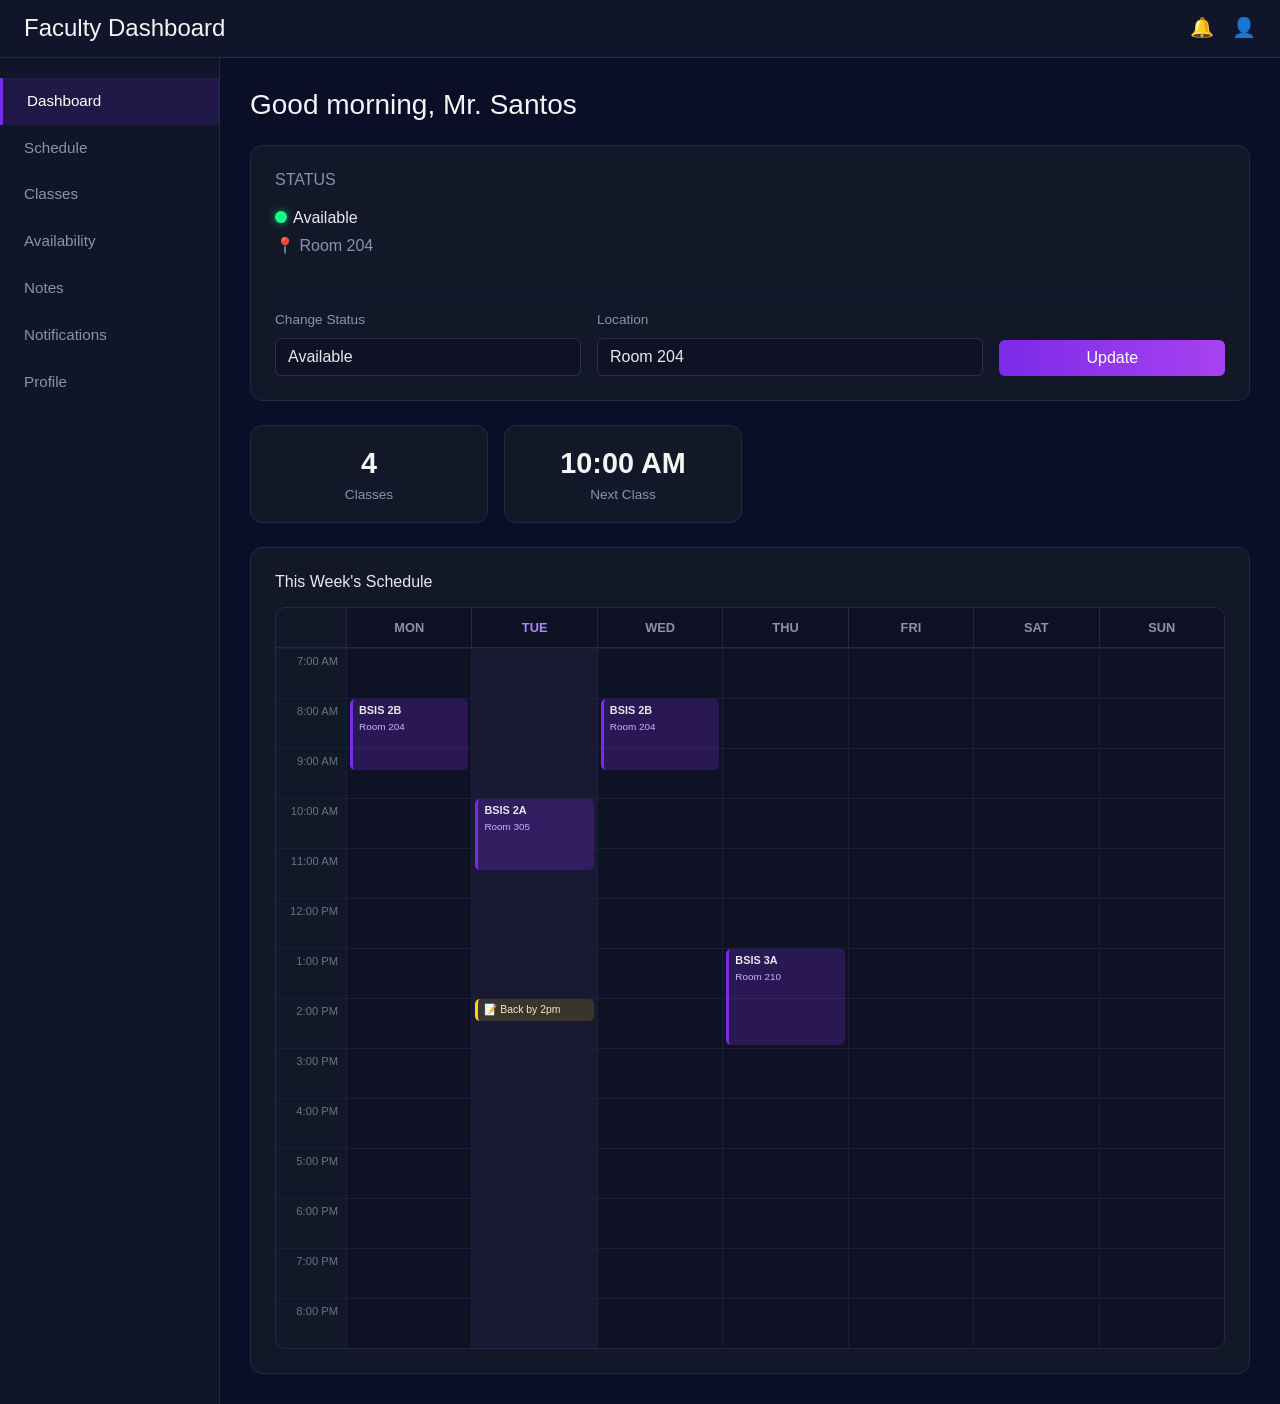
==== test.html @ 44a3a570 "test dashboard" ====
<!DOCTYPE html>
<html lang="en">
<head>
<meta charset="UTF-8">
<meta name="viewport" content="width=device-width, initial-scale=1.0">
<title>Faculty Dashboard</title>
<link rel="stylesheet" href="../assets/bootstrap/css/bootstrap.min.css">
<style>
    body {
        background: #0a0e27;
        color: #e8eaed;
        font-family: Arial, sans-serif;
        margin: 0;
    }

    /* Top bar */
    .topbar {
        background: #10152a;
        border-bottom: 1px solid #232a45;
        padding: 14px 24px;
        display: flex;
        justify-content: space-between;
        align-items: center;
    }
    .topbar h4 { margin: 0; color: #f4f4f5; }
    .topbar-icons { display: flex; gap: 18px; font-size: 1.2rem; color: #8b92ab; }

    /* Layout */
    .layout { display: flex; min-height: calc(100vh - 60px); }

    /* Sidebar */
    .sidebar {
        width: 220px;
        background: #10152a;
        border-right: 1px solid #232a45;
        padding: 20px 0;
        flex-shrink: 0;
    }
    .sidebar a {
        display: block;
        padding: 12px 24px;
        color: #8b92ab;
        text-decoration: none;
        font-size: 0.95rem;
    }
    .sidebar a.active {
        color: #fff;
        background: rgba(124, 42, 232, 0.15);
        border-left: 3px solid #7c2ae8;
    }
    .sidebar a:hover { color: #fff; background: rgba(124, 42, 232, 0.08); }

    /* Main content */
    .main { flex: 1; padding: 30px; min-width: 0; }
    .greeting { color: #f4f4f5; margin-bottom: 24px; }

    .card {
        background: #131829;
        border: 1px solid #232a45;
        border-radius: 12px;
        color: #e8eaed;
    }

    .status-icon-dot {
        width: 12px;
        height: 12px;
        border-radius: 50%;
        display: inline-block;
        background: #16ff8b;
        box-shadow: 0 0 8px rgba(22, 255, 139, 0.6);
        margin-right: 6px;
    }

    .stat-number { font-size: 1.8rem; font-weight: 700; color: #f4f4f5; }
    .stat-label { color: #8b92ab; font-size: 0.85rem; }

    /* Form controls on dark theme */
    .form-select, .form-control {
        background: #0e1224;
        border: 1px solid #2a3150;
        color: #e8eaed;
    }
    .form-select:focus, .form-control:focus {
        background: #0e1224;
        color: #fff;
        border-color: #7c2ae8;
        box-shadow: 0 0 0 0.2rem rgba(124, 42, 232, 0.25);
    }
    .form-label { color: #8b92ab; font-size: 0.85rem; }

    .btn-primary {
        background: linear-gradient(90deg, #7c2ae8, #a742f0);
        border: none;
    }
    .btn-primary:hover {
        background: linear-gradient(90deg, #6a1fd0, #9333e0);
    }

    /* ===== TIME-GRID CALENDAR ===== */
    .schedule-scroll {
        overflow-x: auto;
    }
    .time-grid {
        display: grid;
        grid-template-columns: 70px repeat(7, minmax(110px, 1fr));
        min-width: 850px;
        border: 1px solid #232a45;
        border-radius: 10px;
        overflow: hidden;
    }

    .grid-header {
        background: #0e1224;
        padding: 10px 6px;
        text-align: center;
        font-size: 0.8rem;
        font-weight: 600;
        color: #8b92ab;
        text-transform: uppercase;
        border-bottom: 1px solid #232a45;
        border-left: 1px solid #232a45;
    }
    .grid-header.corner { border-left: none; background: transparent; }
    .grid-header.today-col { color: #a78bfa; }

    .time-label {
        padding: 4px 8px;
        font-size: 0.7rem;
        color: #6b7280;
        text-align: right;
        border-top: 1px solid #1a2038;
        display: flex;
        align-items: flex-start;
        justify-content: flex-end;
        height: 50px;
        box-sizing: border-box;
    }

    .grid-cell {
        border-top: 1px solid #1a2038;
        border-left: 1px solid #1a2038;
        height: 50px;
        position: relative;
        background: #0e1224;
    }
    .grid-cell.today-col { background: rgba(124, 42, 232, 0.05); }

    .class-block {
        position: absolute;
        left: 3px;
        right: 3px;
        background: rgba(124, 42, 232, 0.25);
        border-left: 3px solid #7c2ae8;
        border-radius: 5px;
        padding: 3px 6px;
        font-size: 0.68rem;
        color: #e8eaed;
        overflow: hidden;
        z-index: 2;
    }
    .class-block .section { font-weight: 600; display: block; }
    .class-block .room { color: #c4b5fd; font-size: 0.62rem; }

    .note-block {
        position: absolute;
        left: 3px;
        right: 3px;
        background: rgba(255, 214, 10, 0.15);
        border-left: 3px solid #ffd60a;
        border-radius: 5px;
        padding: 3px 6px;
        font-size: 0.65rem;
        color: #f4e9c1;
        z-index: 2;
    }

    .add-note-cell {
        cursor: pointer;
    }
    .add-note-cell:hover {
        background: rgba(124, 42, 232, 0.1);
    }
    .add-note-cell:hover::after {
        content: "+ note";
        position: absolute;
        top: 4px;
        left: 4px;
        font-size: 0.6rem;
        color: #8b92ab;
    }

    /* Modal dark theme */
    .modal-content {
        background: #131829;
        color: #e8eaed;
        border: 1px solid #232a45;
    }
    .modal-header, .modal-footer { border-color: #232a45; }
    .btn-close { filter: invert(1); }
</style>
</head>
<body>

<!-- Top bar -->
<div class="topbar">
    <h4>Faculty Dashboard</h4>
    <div class="topbar-icons">
        <span>🔔</span>
        <span>👤</span>
    </div>
</div>

<div class="layout">

    <!-- Sidebar -->
    <div class="sidebar">
        <a href="#" class="active">Dashboard</a>
        <a href="#">Schedule</a>
        <a href="#">Classes</a>
        <a href="#">Availability</a>
        <a href="#">Notes</a>
        <a href="#">Notifications</a>
        <a href="#">Profile</a>
    </div>

    <!-- Main content -->
    <div class="main">

        <h3 class="greeting">Good morning, Mr. Santos</h3>

        <!-- Status card -->
        <div class="card p-4 mb-4">
            <h6 class="mb-3" style="color:#8b92ab;">STATUS</h6>

            <p class="mb-1"><span class="status-icon-dot"></span>Available</p>
            <p class="mb-3" style="color:#8b92ab;">📍 Room 204</p>

            <hr style="border-color:#232a45;">

            <form method="POST">
                <div class="row g-3 align-items-end">
                    <div class="col-md-4">
                        <label class="form-label">Change Status</label>
                        <select name="status" class="form-select">
                            <option value="available" selected>Available</option>
                            <option value="in_class">In Class</option>
                            <option value="busy">Busy</option>
                            <option value="in_meeting">In Meeting</option>
                            <option value="consultation_hours">Consultation Hours</option>
                            <option value="out_of_campus">Out of Campus</option>
                        </select>
                    </div>
                    <div class="col-md-5">
                        <label class="form-label">Location</label>
                        <input type="text" name="location" class="form-control" value="Room 204" placeholder="e.g. Room 204">
                    </div>
                    <div class="col-md-3">
                        <button type="submit" name="update_status" value="1" class="btn btn-primary w-100">
                            Update
                        </button>
                    </div>
                </div>
            </form>
        </div>

        <!-- Stat cards -->
        <div class="row g-3 mb-4">
            <div class="col-6 col-md-3">
                <div class="card p-3 text-center">
                    <div class="stat-number">4</div>
                    <div class="stat-label">Classes</div>
                </div>
            </div>
            <div class="col-6 col-md-3">
                <div class="card p-3 text-center">
                    <div class="stat-number">10:00 AM</div>
                    <div class="stat-label">Next Class</div>
                </div>
            </div>
        </div>

        <!-- Time-grid weekly schedule -->
        <div class="card p-4">
            <h6 class="mb-3">This Week's Schedule</h6>

            <div class="schedule-scroll">
                <div class="time-grid" id="scheduleGrid">
                    <!-- Header row -->
                    <div class="grid-header corner"></div>
                    <div class="grid-header">Mon</div>
                    <div class="grid-header today-col">Tue</div>
                    <div class="grid-header">Wed</div>
                    <div class="grid-header">Thu</div>
                    <div class="grid-header">Fri</div>
                    <div class="grid-header">Sat</div>
                    <div class="grid-header">Sun</div>

                    <!-- Rows generated by JS below (7 AM - 9 PM) -->
                </div>
            </div>
        </div>

    </div>
</div>

<!-- Leave Note Modal -->
<div class="modal fade" id="noteModal" tabindex="-1" aria-hidden="true">
    <div class="modal-dialog">
        <div class="modal-content">
            <div class="modal-header">
                <h5 class="modal-title">Leave a Note</h5>
                <button type="button" class="btn-close" data-bs-dismiss="modal" aria-label="Close"></button>
            </div>
            <form method="POST">
                <div class="modal-body">
                    <input type="hidden" name="note_day" id="noteDayInput">
                    <input type="hidden" name="note_time" id="noteTimeInput">
                    <label class="form-label">Note for <span id="noteDayText">this day</span> at <span id="noteTimeText">this time</span></label>
                    <textarea name="note_text" class="form-control mt-2" rows="3" placeholder="e.g. Out for a seminar, back by 3pm"></textarea>
                </div>
                <div class="modal-footer">
                    <button type="button" class="btn btn-outline-light btn-sm" data-bs-dismiss="modal">Cancel</button>
                    <button type="submit" name="save_note" value="1" class="btn btn-primary btn-sm">Save Note</button>
                </div>
            </form>
        </div>
    </div>
</div>

<script src="../assets/bootstrap/js/bootstrap.bundle.min.js"></script>
<script>
    // Sample class data — day index (0=Mon..6=Sun), start hour (24h), duration in hours
    const sampleClasses = [
        { day: 0, hour: 8,  duration: 1.5, section: 'BSIS 2B', room: 'Room 204' },
        { day: 1, hour: 10, duration: 1.5, section: 'BSIS 2A', room: 'Room 305' },
        { day: 2, hour: 8,  duration: 1.5, section: 'BSIS 2B', room: 'Room 204' },
        { day: 3, hour: 13, duration: 2,   section: 'BSIS 3A', room: 'Room 210' },
    ];
    const sampleNotes = [
        { day: 1, hour: 14, text: 'Back by 2pm' }
    ];

    const startHour = 7;   // 7 AM
    const endHour = 21;    // 9 PM
    const grid = document.getElementById('scheduleGrid');

    for (let h = startHour; h < endHour; h++) {
        // Time label column
        const label = document.createElement('div');
        label.className = 'time-label';
        const displayHour = h % 12 === 0 ? 12 : h % 12;
        const ampm = h < 12 ? 'AM' : 'PM';
        label.textContent = `${displayHour}:00 ${ampm}`;
        grid.appendChild(label);

        // 7 day cells for this hour row
        for (let d = 0; d < 7; d++) {
            const cell = document.createElement('div');
            cell.className = 'grid-cell add-note-cell' + (d === 1 ? ' today-col' : '');
            cell.dataset.day = d;
            cell.dataset.hour = h;

            const cls = sampleClasses.find(c => c.day === d && c.hour === h);
            if (cls) {
                const block = document.createElement('div');
                block.className = 'class-block';
                block.style.height = (cls.duration * 50 - 4) + 'px';
                block.innerHTML = `<span class="section">${cls.section}</span><span class="room">${cls.room}</span>`;
                cell.appendChild(block);
            }

            const note = sampleNotes.find(n => n.day === d && n.hour === h);
            if (note) {
                const block = document.createElement('div');
                block.className = 'note-block';
                block.textContent = '📝 ' + note.text;
                cell.appendChild(block);
            }

            cell.addEventListener('click', () => {
                const dayNames = ['Monday','Tuesday','Wednesday','Thursday','Friday','Saturday','Sunday'];
                const dh = h % 12 === 0 ? 12 : h % 12;
                const ap = h < 12 ? 'AM' : 'PM';
                document.getElementById('noteDayInput').value = dayNames[d];
                document.getElementById('noteTimeInput').value = `${dh}:00 ${ap}`;
                document.getElementById('noteDayText').textContent = dayNames[d];
                document.getElementById('noteTimeText').textContent = `${dh}:00 ${ap}`;
                new bootstrap.Modal(document.getElementById('noteModal')).show();
            });

            grid.appendChild(cell);
        }
    }
</script>

</body>
</html>
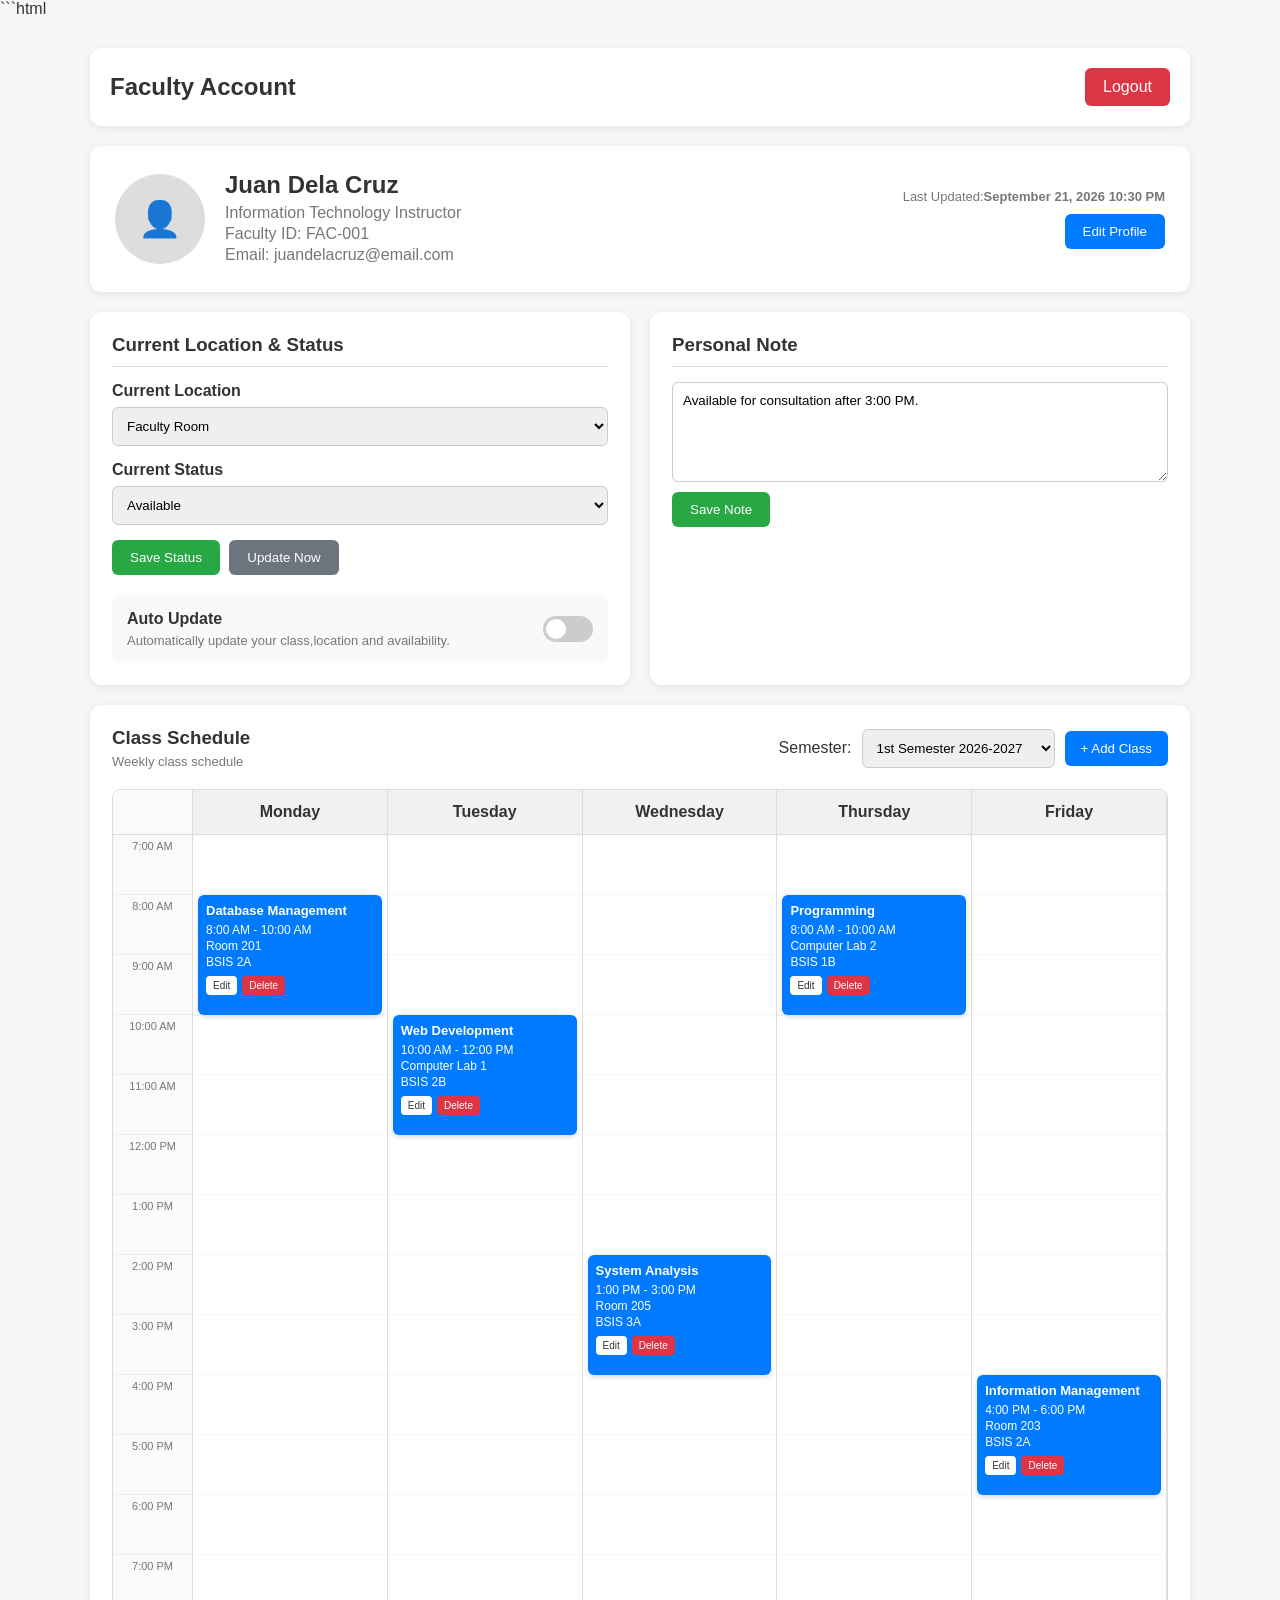
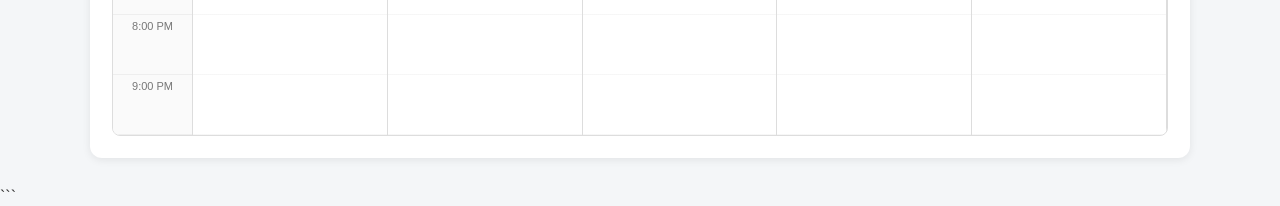
==== commit 5745b07e: "enhanced test" ====
--- a/test.html
+++ b/test.html
@@ -1,397 +1,522 @@
+```html
 <!DOCTYPE html>
 <html lang="en">
 <head>
-<meta charset="UTF-8">
-<meta name="viewport" content="width=device-width, initial-scale=1.0">
-<title>Faculty Dashboard</title>
-<link rel="stylesheet" href="../assets/bootstrap/css/bootstrap.min.css">
-<style>
-    body {
-        background: #0a0e27;
-        color: #e8eaed;
-        font-family: Arial, sans-serif;
-        margin: 0;
-    }
-
-    /* Top bar */
-    .topbar {
-        background: #10152a;
-        border-bottom: 1px solid #232a45;
-        padding: 14px 24px;
-        display: flex;
-        justify-content: space-between;
-        align-items: center;
-    }
-    .topbar h4 { margin: 0; color: #f4f4f5; }
-    .topbar-icons { display: flex; gap: 18px; font-size: 1.2rem; color: #8b92ab; }
-
-    /* Layout */
-    .layout { display: flex; min-height: calc(100vh - 60px); }
-
-    /* Sidebar */
-    .sidebar {
-        width: 220px;
-        background: #10152a;
-        border-right: 1px solid #232a45;
-        padding: 20px 0;
-        flex-shrink: 0;
-    }
-    .sidebar a {
-        display: block;
-        padding: 12px 24px;
-        color: #8b92ab;
-        text-decoration: none;
-        font-size: 0.95rem;
-    }
-    .sidebar a.active {
-        color: #fff;
-        background: rgba(124, 42, 232, 0.15);
-        border-left: 3px solid #7c2ae8;
-    }
-    .sidebar a:hover { color: #fff; background: rgba(124, 42, 232, 0.08); }
-
-    /* Main content */
-    .main { flex: 1; padding: 30px; min-width: 0; }
-    .greeting { color: #f4f4f5; margin-bottom: 24px; }
-
-    .card {
-        background: #131829;
-        border: 1px solid #232a45;
-        border-radius: 12px;
-        color: #e8eaed;
-    }
-
-    .status-icon-dot {
-        width: 12px;
-        height: 12px;
-        border-radius: 50%;
-        display: inline-block;
-        background: #16ff8b;
-        box-shadow: 0 0 8px rgba(22, 255, 139, 0.6);
-        margin-right: 6px;
-    }
-
-    .stat-number { font-size: 1.8rem; font-weight: 700; color: #f4f4f5; }
-    .stat-label { color: #8b92ab; font-size: 0.85rem; }
-
-    /* Form controls on dark theme */
-    .form-select, .form-control {
-        background: #0e1224;
-        border: 1px solid #2a3150;
-        color: #e8eaed;
-    }
-    .form-select:focus, .form-control:focus {
-        background: #0e1224;
-        color: #fff;
-        border-color: #7c2ae8;
-        box-shadow: 0 0 0 0.2rem rgba(124, 42, 232, 0.25);
-    }
-    .form-label { color: #8b92ab; font-size: 0.85rem; }
-
-    .btn-primary {
-        background: linear-gradient(90deg, #7c2ae8, #a742f0);
-        border: none;
-    }
-    .btn-primary:hover {
-        background: linear-gradient(90deg, #6a1fd0, #9333e0);
-    }
-
-    /* ===== TIME-GRID CALENDAR ===== */
-    .schedule-scroll {
-        overflow-x: auto;
-    }
-    .time-grid {
-        display: grid;
-        grid-template-columns: 70px repeat(7, minmax(110px, 1fr));
-        min-width: 850px;
-        border: 1px solid #232a45;
-        border-radius: 10px;
-        overflow: hidden;
-    }
-
-    .grid-header {
-        background: #0e1224;
-        padding: 10px 6px;
-        text-align: center;
-        font-size: 0.8rem;
-        font-weight: 600;
-        color: #8b92ab;
-        text-transform: uppercase;
-        border-bottom: 1px solid #232a45;
-        border-left: 1px solid #232a45;
-    }
-    .grid-header.corner { border-left: none; background: transparent; }
-    .grid-header.today-col { color: #a78bfa; }
-
-    .time-label {
-        padding: 4px 8px;
-        font-size: 0.7rem;
-        color: #6b7280;
-        text-align: right;
-        border-top: 1px solid #1a2038;
-        display: flex;
-        align-items: flex-start;
-        justify-content: flex-end;
-        height: 50px;
-        box-sizing: border-box;
-    }
-
-    .grid-cell {
-        border-top: 1px solid #1a2038;
-        border-left: 1px solid #1a2038;
-        height: 50px;
-        position: relative;
-        background: #0e1224;
-    }
-    .grid-cell.today-col { background: rgba(124, 42, 232, 0.05); }
-
-    .class-block {
-        position: absolute;
-        left: 3px;
-        right: 3px;
-        background: rgba(124, 42, 232, 0.25);
-        border-left: 3px solid #7c2ae8;
-        border-radius: 5px;
-        padding: 3px 6px;
-        font-size: 0.68rem;
-        color: #e8eaed;
-        overflow: hidden;
-        z-index: 2;
-    }
-    .class-block .section { font-weight: 600; display: block; }
-    .class-block .room { color: #c4b5fd; font-size: 0.62rem; }
-
-    .note-block {
-        position: absolute;
-        left: 3px;
-        right: 3px;
-        background: rgba(255, 214, 10, 0.15);
-        border-left: 3px solid #ffd60a;
-        border-radius: 5px;
-        padding: 3px 6px;
-        font-size: 0.65rem;
-        color: #f4e9c1;
-        z-index: 2;
-    }
-
-    .add-note-cell {
-        cursor: pointer;
-    }
-    .add-note-cell:hover {
-        background: rgba(124, 42, 232, 0.1);
-    }
-    .add-note-cell:hover::after {
-        content: "+ note";
-        position: absolute;
-        top: 4px;
-        left: 4px;
-        font-size: 0.6rem;
-        color: #8b92ab;
-    }
-
-    /* Modal dark theme */
-    .modal-content {
-        background: #131829;
-        color: #e8eaed;
-        border: 1px solid #232a45;
-    }
-    .modal-header, .modal-footer { border-color: #232a45; }
-    .btn-close { filter: invert(1); }
-</style>
+    <meta charset="UTF-8">
+    <meta name="viewport" content="width=device-width, initial-scale=1.0">
+
+    <title>Faculty Account</title>
+
+    <style>
+
+        * {
+            box-sizing: border-box;
+            margin: 0;
+            padding: 0;
+            font-family: Arial, sans-serif;
+        }
+
+        body {
+            background: #f4f6f8;
+            color: #333;
+        }
+
+        .container {
+            width: 90%;
+            max-width: 1100px;
+            margin: 30px auto;
+        }
+
+        /* ================= HEADER ================= */
+
+        .header {
+            background: white;
+            padding: 20px;
+            border-radius: 12px;
+            margin-bottom: 20px;
+
+            display: flex;
+            justify-content: space-between;
+            align-items: center;
+
+            box-shadow: 0 2px 8px rgba(0,0,0,0.08);
+        }
+
+        .header h1 {
+            font-size: 24px;
+        }
+
+        .logout {
+            background: #dc3545;
+            color: white;
+            padding: 10px 18px;
+            border-radius: 6px;
+            text-decoration: none;
+        }
+
+
+        /* ================= PROFILE ================= */
+
+        .profile {
+            background: white;
+            padding: 25px;
+            border-radius: 12px;
+            margin-bottom: 20px;
+
+            box-shadow: 0 2px 8px rgba(0,0,0,0.08);
+        }
+
+        .profile-top {
+            display: flex;
+            align-items: center;
+            gap: 20px;
+        }
+
+        .profile-picture {
+            width: 90px;
+            height: 90px;
+
+            background: #ddd;
+            border-radius: 50%;
+
+            display: flex;
+            justify-content: center;
+            align-items: center;
+
+            font-size: 35px;
+        }
+
+        .profile-info {
+            flex: 1;
+        }
+
+        .profile-info h2 {
+            margin-bottom: 5px;
+        }
+
+        .profile-info p {
+            color: #777;
+            margin-bottom: 3px;
+        }
+
+        .profile-actions {
+            text-align: right;
+        }
+
+        .last-updated {
+            font-size: 13px;
+            color: #777;
+            margin-bottom: 10px;
+        }
+
+        .edit-btn {
+            background: #007bff;
+            color: white;
+
+            border: none;
+            padding: 10px 18px;
+
+            border-radius: 6px;
+            cursor: pointer;
+        }
+
+
+        /* ================= GRID ================= */
+
+        .grid {
+            display: grid;
+            grid-template-columns: 1fr 1fr;
+            gap: 20px;
+        }
+
+        .card {
+            background: white;
+            padding: 22px;
+            border-radius: 12px;
+
+            box-shadow: 0 2px 8px rgba(0,0,0,0.08);
+        }
+
+        .card h3 {
+            margin-bottom: 15px;
+
+            border-bottom: 1px solid #ddd;
+            padding-bottom: 10px;
+        }
+
+
+        /* ================= LOCATION / STATUS ================= */
+
+        .setting {
+            margin-bottom: 15px;
+        }
+
+        .setting label {
+            display: block;
+            font-weight: bold;
+            margin-bottom: 7px;
+        }
+
+        select,
+        input,
+        textarea {
+            width: 100%;
+
+            padding: 10px;
+
+            border: 1px solid #ccc;
+            border-radius: 6px;
+        }
+
+        textarea {
+            resize: vertical;
+            min-height: 100px;
+        }
+
+        .save-btn {
+            background: #28a745;
+            color: white;
+
+            border: none;
+
+            padding: 10px 18px;
+
+            border-radius: 6px;
+            cursor: pointer;
+        }
+
+        .update-btn {
+            background: #6c757d;
+            color: white;
+
+            border: none;
+
+            padding: 10px 18px;
+
+            border-radius: 6px;
+
+            cursor: pointer;
+            margin-left: 5px;
+        }
+
+
+        /* ================= AUTO UPDATE ================= */
+
+        .auto-update {
+            margin-top: 20px;
+
+            padding: 15px;
+
+            background: #f8f9fa;
+
+            border-radius: 8px;
+
+            display: flex;
+            justify-content: space-between;
+            align-items: center;
+        }
+
+        .auto-update-text h4 {
+            margin-bottom: 5px;
+        }
+
+        .auto-update-text p {
+            font-size: 13px;
+            color: #777;
+        }
+
+
+        /* TOGGLE SWITCH */
+
+        .switch {
+            position: relative;
+
+            display: inline-block;
+
+            width: 50px;
+            height: 26px;
+        }
+
+        .switch input {
+            opacity: 0;
+            width: 0;
+            height: 0;
+        }
+
+        .slider {
+            position: absolute;
+
+            cursor: pointer;
+
+            top: 0;
+            left: 0;
+            right: 0;
+            bottom: 0;
+
+            background-color: #ccc;
+
+            transition: .3s;
+
+            border-radius: 30px;
+        }
+
+        .slider:before {
+            position: absolute;
+
+            content: "";
+
+            height: 20px;
+            width: 20px;
+
+            left: 3px;
+            bottom: 3px;
+
+            background-color: white;
+
+            transition: .3s;
+
+            border-radius: 50%;
+        }
+
+        input:checked + .slider {
+            background-color: #28a745;
+        }
+
+        input:checked + .slider:before {
+            transform: translateX(24px);
+        }
+
+
+        /* ================= PERSONAL NOTE ================= */
+
+        .note-buttons {
+            margin-top: 10px;
+        }
+
+
+        /* ================= CLASS SCHEDULE ================= */
+
+        .schedule-container {
+            grid-column: 1 / -1;
+        }
+
+        .schedule-header {
+            display: flex;
+
+            justify-content: space-between;
+            align-items: center;
+
+            margin-bottom: 15px;
+        }
+
+        .schedule-header h3 {
+            border: none;
+            margin: 0;
+            padding: 0;
+        }
+
+        .semester-control {
+            display: flex;
+
+            gap: 10px;
+
+            align-items: center;
+        }
+
+        .semester-control select {
+            width: auto;
+        }
+
+
+        /* ADD CLASS BUTTON */
+
+        .add-class-btn {
+            background: #007bff;
+
+            color: white;
+
+            border: none;
+
+            padding: 10px 16px;
+
+            border-radius: 6px;
+
+            cursor: pointer;
+        }
+
+
+        /* TABLE */
+
+        .schedule {
+            width: 100%;
+
+            border-collapse: collapse;
+        }
+
+        .schedule th,
+        .schedule td {
+            border: 1px solid #ddd;
+
+            padding: 10px;
+
+            text-align: center;
+        }
+
+        .schedule th {
+            background: #f1f1f1;
+        }
+
+
+        /* CLASS ACTION BUTTONS */
+
+        .class-edit {
+            background: #ffc107;
+
+            border: none;
+
+            padding: 7px 10px;
+
+            border-radius: 5px;
+
+            cursor: pointer;
+        }
+
+        .class-delete {
+            background: #dc3545;
+
+            color: white;
+
+            border: none;
+
+            padding: 7px 10px;
+
+            border-radius: 5px;
+
+            cursor: pointer;
+        }
+
+
+        /* ================= RESPONSIVE ================= */
+
+        @media (max-width: 700px) {
+
+            .grid {
+                grid-template-columns: 1fr;
+            }
+
+            .header {
+                flex-direction: column;
+
+                gap: 15px;
+
+                align-items: flex-start;
+            }
+
+            .profile-top {
+                flex-direction: column;
+
+                align-items: flex-start;
+            }
+
+            .profile-actions {
+                text-align: left;
+            }
+
+            .schedule-header {
+                flex-direction: column;
+
+                gap: 15px;
+
+                align-items: flex-start;
+            }
+
+            .schedule {
+                font-size: 12px;
+            }
+
+        }
+        .schedule-container { grid-column: 1 / -1; } .schedule-header { display: flex; justify-content: space-between; align-items: center; margin-bottom: 20px; } .schedule-header h3 { margin: 0; border: none; padding: 0; } .schedule-description { color: #777; font-size: 13px; margin-top: 5px; } .semester-control { display: flex; align-items: center; gap: 10px; } .semester-control select { width: auto; } .add-class-btn { background: #007bff; color: white; border: none; padding: 10px 16px; border-radius: 6px; cursor: pointer; } /* CALENDAR WRAPPER */ .calendar-wrapper { width: 100%; overflow-x: auto; border: 1px solid #ddd; border-radius: 8px; } /* CALENDAR */ .calendar { display: grid; grid-template-columns: 80px repeat(5, minmax(150px, 1fr)); min-width: 900px; } /* TIME COLUMN */ .time-column { background: #fafafa; border-right: 1px solid #ddd; } .calendar-header-space { height: 45px; border-bottom: 1px solid #ddd; } .time { height: 60px; display: flex; align-items: flex-start; justify-content: center; padding-top: 5px; font-size: 11px; color: #777; border-bottom: 1px solid #eee; } /* DAY COLUMN */ .day-column { border-right: 1px solid #ddd; } .day-header { height: 45px; display: flex; align-items: center; justify-content: center; font-weight: bold; background: #f1f1f1; border-bottom: 1px solid #ddd; } /* CALENDAR BODY */ .calendar-body { position: relative; height: 900px; background: repeating-linear-gradient( to bottom, transparent 0px, transparent 59px, #eee 60px ); } /* CLASS BLOCK */ .class-block { position: absolute; left: 5px; right: 5px; background: #007bff; color: white; border-radius: 6px; padding: 8px; overflow: hidden; font-size: 12px; box-shadow: 0 2px 5px rgba(0,0,0,0.15); } .class-block strong { display: block; font-size: 13px; margin-bottom: 5px; } .class-block span { display: block; margin-bottom: 2px; } /* CLASS BUTTONS */ .class-actions { display: flex; gap: 5px; margin-top: 7px; } .edit-class { background: white; color: #333; border: none; padding: 4px 7px; border-radius: 4px; cursor: pointer; font-size: 10px; } .delete-class { background: #dc3545; color: white; border: none; padding: 4px 7px; border-radius: 4px; cursor: pointer; font-size: 10px; } /* MOBILE */ @media (max-width: 700px) { .schedule-header { flex-direction: column; align-items: flex-start; gap: 15px; } .semester-control { flex-wrap: wrap; } }
+
+    </style>
 </head>
 <body>
-
-<!-- Top bar -->
-<div class="topbar">
-    <h4>Faculty Dashboard</h4>
-    <div class="topbar-icons">
-        <span>🔔</span>
-        <span>👤</span>
+<div class="container">
+    <div class="header">
+        <h1>Faculty Account</h1>
+        <a href="#" class="logout">  Logout</a>
     </div>
-</div>
-
-<div class="layout">
-
-    <!-- Sidebar -->
-    <div class="sidebar">
-        <a href="#" class="active">Dashboard</a>
-        <a href="#">Schedule</a>
-        <a href="#">Classes</a>
-        <a href="#">Availability</a>
-        <a href="#">Notes</a>
-        <a href="#">Notifications</a>
-        <a href="#">Profile</a>
-    </div>
-
-    <!-- Main content -->
-    <div class="main">
-
-        <h3 class="greeting">Good morning, Mr. Santos</h3>
-
-        <!-- Status card -->
-        <div class="card p-4 mb-4">
-            <h6 class="mb-3" style="color:#8b92ab;">STATUS</h6>
-
-            <p class="mb-1"><span class="status-icon-dot"></span>Available</p>
-            <p class="mb-3" style="color:#8b92ab;">📍 Room 204</p>
-
-            <hr style="border-color:#232a45;">
-
-            <form method="POST">
-                <div class="row g-3 align-items-end">
-                    <div class="col-md-4">
-                        <label class="form-label">Change Status</label>
-                        <select name="status" class="form-select">
-                            <option value="available" selected>Available</option>
-                            <option value="in_class">In Class</option>
-                            <option value="busy">Busy</option>
-                            <option value="in_meeting">In Meeting</option>
-                            <option value="consultation_hours">Consultation Hours</option>
-                            <option value="out_of_campus">Out of Campus</option>
-                        </select>
-                    </div>
-                    <div class="col-md-5">
-                        <label class="form-label">Location</label>
-                        <input type="text" name="location" class="form-control" value="Room 204" placeholder="e.g. Room 204">
-                    </div>
-                    <div class="col-md-3">
-                        <button type="submit" name="update_status" value="1" class="btn btn-primary w-100">
-                            Update
-                        </button>
-                    </div>
+    <div class="profile">
+        <div class="profile-top">
+            <div class="profile-picture"> 👤 </div>
+            <div class="profile-info">
+                <h2>Juan Dela Cruz</h2>
+                <p> Information Technology Instructor</p>
+                <p>Faculty ID: FAC-001</p>
+                <p>Email: juandelacruz@email.com  </p>
+            </div>
+            <div class="profile-actions">
+                <div class="last-updated">
+                    Last Updated:<strong>September 21, 2026 10:30 PM</strong>
                 </div>
-            </form>
-        </div>
-
-        <!-- Stat cards -->
-        <div class="row g-3 mb-4">
-            <div class="col-6 col-md-3">
-                <div class="card p-3 text-center">
-                    <div class="stat-number">4</div>
-                    <div class="stat-label">Classes</div>
-                </div>
-            </div>
-            <div class="col-6 col-md-3">
-                <div class="card p-3 text-center">
-                    <div class="stat-number">10:00 AM</div>
-                    <div class="stat-label">Next Class</div>
-                </div>
+                <button class="edit-btn">Edit Profile</button>
             </div>
         </div>
-
-        <!-- Time-grid weekly schedule -->
-        <div class="card p-4">
-            <h6 class="mb-3">This Week's Schedule</h6>
-
-            <div class="schedule-scroll">
-                <div class="time-grid" id="scheduleGrid">
-                    <!-- Header row -->
-                    <div class="grid-header corner"></div>
-                    <div class="grid-header">Mon</div>
-                    <div class="grid-header today-col">Tue</div>
-                    <div class="grid-header">Wed</div>
-                    <div class="grid-header">Thu</div>
-                    <div class="grid-header">Fri</div>
-                    <div class="grid-header">Sat</div>
-                    <div class="grid-header">Sun</div>
-
-                    <!-- Rows generated by JS below (7 AM - 9 PM) -->
+    </div>
+    <div class="grid">
+        <div class="card">
+            <h3> Current Location & Status </h3>
+            <div class="setting">
+                <label> Current Location</label>
+                <select>
+                    <option>Faculty Room </option>
+                    <option>Computer Laboratory 1
+                    </option>
+                    <option> Computer Laboratory 2</option>
+                    <option> Library </option>
+                    <option> Office </option>
+                    <option> Classroom </option>
+                    <option> Outside Campus</option>
+                </select>
+            </div>
+            <div class="setting">
+                <label> Current Status</label>
+                <select>
+                    <option> Available</option>
+                    <option>In Class </option>
+                    <option> Busy</option>
+                    <option> In a Meeting</option>
+                    <option> Not Available</option>
+                    <option>Out of Campus</option>
+                </select>
+            </div>
+            <button class="save-btn"> Save Status </button>
+            <button class="update-btn"> Update Now </button>
+            <div class="auto-update">
+                <div class="auto-update-text">
+                    <h4> Auto Update</h4>
+                    <p>Automatically update your class,location and availability.</p>
                 </div>
+                <label class="switch">
+                    <input type="checkbox" id="autoUpdate">
+                    <span class="slider"></span>
+                </label>
             </div>
         </div>
+        <div class="card">
+            <h3> Personal Note</h3>
+            <textarea placeholder="Write a personal note..." >Available for consultation after 3:00 PM.</textarea>
+            <div class="note-buttons">
+                <button class="save-btn"> Save Note</button>
+            </div>
+        </div>
+        <div class="card schedule-container"> <div class="schedule-header"> <div> <h3>Class Schedule</h3> <p class="schedule-description"> Weekly class schedule </p> </div> <div class="semester-control"> <label> Semester: </label> <select> <option>1st Semester 2026-2027</option> <option>2nd Semester 2026-2027</option> <option>Summer 2027</option> </select> <button class="add-class-btn"> + Add Class </button> </div> </div> <!-- ================= CALENDAR ================= --> <div class="calendar-wrapper"> <div class="calendar"> <!-- TIME COLUMN --> <div class="time-column"> <div class="calendar-header-space"></div> <div class="time">7:00 AM</div> <div class="time">8:00 AM</div> <div class="time">9:00 AM</div> <div class="time">10:00 AM</div> <div class="time">11:00 AM</div> <div class="time">12:00 PM</div> <div class="time">1:00 PM</div> <div class="time">2:00 PM</div> <div class="time">3:00 PM</div> <div class="time">4:00 PM</div> <div class="time">5:00 PM</div> <div class="time">6:00 PM</div> <div class="time">7:00 PM</div> <div class="time">8:00 PM</div> <div class="time">9:00 PM</div> </div> <!-- MONDAY --> <div class="day-column"> <div class="day-header"> Monday </div> <div class="calendar-body"> <div class="class-block" style="top: 60px; height: 120px;" > <strong> Database Management </strong> <span> 8:00 AM - 10:00 AM </span> <span> Room 201 </span> <span> BSIS 2A </span> <div class="class-actions"> <button class="edit-class"> Edit </button> <button class="delete-class" onclick="return confirm('Delete this class schedule?')" > Delete </button> </div> </div> </div> </div> <!-- TUESDAY --> <div class="day-column"> <div class="day-header"> Tuesday </div> <div class="calendar-body"> <div class="class-block" style="top: 180px; height: 120px;" > <strong> Web Development </strong> <span> 10:00 AM - 12:00 PM </span> <span> Computer Lab 1 </span> <span> BSIS 2B </span> <div class="class-actions"> <button class="edit-class"> Edit </button> <button class="delete-class" onclick="return confirm('Delete this class schedule?')" > Delete </button> </div> </div> </div> </div> <!-- WEDNESDAY --> <div class="day-column"> <div class="day-header"> Wednesday </div> <div class="calendar-body"> <div class="class-block" style="top: 420px; height: 120px;" > <strong> System Analysis </strong> <span> 1:00 PM - 3:00 PM </span> <span> Room 205 </span> <span> BSIS 3A </span> <div class="class-actions"> <button class="edit-class"> Edit </button> <button class="delete-class" onclick="return confirm('Delete this class schedule?')" > Delete </button> </div> </div> </div> </div> <!-- THURSDAY --> <div class="day-column"> <div class="day-header"> Thursday </div> <div class="calendar-body"> <div class="class-block" style="top: 60px; height: 120px;" > <strong> Programming </strong> <span> 8:00 AM - 10:00 AM </span> <span> Computer Lab 2 </span> <span> BSIS 1B </span> <div class="class-actions"> <button class="edit-class"> Edit </button> <button class="delete-class" onclick="return confirm('Delete this class schedule?')" > Delete </button> </div> </div> </div> </div> <!-- FRIDAY --> <div class="day-column"> <div class="day-header"> Friday </div> <div class="calendar-body"> <div class="class-block" style="top: 540px; height: 120px;" > <strong> Information Management </strong> <span> 4:00 PM - 6:00 PM </span> <span> Room 203 </span> <span> BSIS 2A </span> <div class="class-actions"> <button class="edit-class"> Edit </button> <button class="delete-class" onclick="return confirm('Delete this class schedule?')" > Delete </button> </div> </div> </div> </div> </div> </div> </div>
+
 
     </div>
+
 </div>
 
-<!-- Leave Note Modal -->
-<div class="modal fade" id="noteModal" tabindex="-1" aria-hidden="true">
-    <div class="modal-dialog">
-        <div class="modal-content">
-            <div class="modal-header">
-                <h5 class="modal-title">Leave a Note</h5>
-                <button type="button" class="btn-close" data-bs-dismiss="modal" aria-label="Close"></button>
-            </div>
-            <form method="POST">
-                <div class="modal-body">
-                    <input type="hidden" name="note_day" id="noteDayInput">
-                    <input type="hidden" name="note_time" id="noteTimeInput">
-                    <label class="form-label">Note for <span id="noteDayText">this day</span> at <span id="noteTimeText">this time</span></label>
-                    <textarea name="note_text" class="form-control mt-2" rows="3" placeholder="e.g. Out for a seminar, back by 3pm"></textarea>
-                </div>
-                <div class="modal-footer">
-                    <button type="button" class="btn btn-outline-light btn-sm" data-bs-dismiss="modal">Cancel</button>
-                    <button type="submit" name="save_note" value="1" class="btn btn-primary btn-sm">Save Note</button>
-                </div>
-            </form>
-        </div>
-    </div>
-</div>
-
-<script src="../assets/bootstrap/js/bootstrap.bundle.min.js"></script>
-<script>
-    // Sample class data — day index (0=Mon..6=Sun), start hour (24h), duration in hours
-    const sampleClasses = [
-        { day: 0, hour: 8,  duration: 1.5, section: 'BSIS 2B', room: 'Room 204' },
-        { day: 1, hour: 10, duration: 1.5, section: 'BSIS 2A', room: 'Room 305' },
-        { day: 2, hour: 8,  duration: 1.5, section: 'BSIS 2B', room: 'Room 204' },
-        { day: 3, hour: 13, duration: 2,   section: 'BSIS 3A', room: 'Room 210' },
-    ];
-    const sampleNotes = [
-        { day: 1, hour: 14, text: 'Back by 2pm' }
-    ];
-
-    const startHour = 7;   // 7 AM
-    const endHour = 21;    // 9 PM
-    const grid = document.getElementById('scheduleGrid');
-
-    for (let h = startHour; h < endHour; h++) {
-        // Time label column
-        const label = document.createElement('div');
-        label.className = 'time-label';
-        const displayHour = h % 12 === 0 ? 12 : h % 12;
-        const ampm = h < 12 ? 'AM' : 'PM';
-        label.textContent = `${displayHour}:00 ${ampm}`;
-        grid.appendChild(label);
-
-        // 7 day cells for this hour row
-        for (let d = 0; d < 7; d++) {
-            const cell = document.createElement('div');
-            cell.className = 'grid-cell add-note-cell' + (d === 1 ? ' today-col' : '');
-            cell.dataset.day = d;
-            cell.dataset.hour = h;
-
-            const cls = sampleClasses.find(c => c.day === d && c.hour === h);
-            if (cls) {
-                const block = document.createElement('div');
-                block.className = 'class-block';
-                block.style.height = (cls.duration * 50 - 4) + 'px';
-                block.innerHTML = `<span class="section">${cls.section}</span><span class="room">${cls.room}</span>`;
-                cell.appendChild(block);
-            }
-
-            const note = sampleNotes.find(n => n.day === d && n.hour === h);
-            if (note) {
-                const block = document.createElement('div');
-                block.className = 'note-block';
-                block.textContent = '📝 ' + note.text;
-                cell.appendChild(block);
-            }
-
-            cell.addEventListener('click', () => {
-                const dayNames = ['Monday','Tuesday','Wednesday','Thursday','Friday','Saturday','Sunday'];
-                const dh = h % 12 === 0 ? 12 : h % 12;
-                const ap = h < 12 ? 'AM' : 'PM';
-                document.getElementById('noteDayInput').value = dayNames[d];
-                document.getElementById('noteTimeInput').value = `${dh}:00 ${ap}`;
-                document.getElementById('noteDayText').textContent = dayNames[d];
-                document.getElementById('noteTimeText').textContent = `${dh}:00 ${ap}`;
-                new bootstrap.Modal(document.getElementById('noteModal')).show();
-            });
-
-            grid.appendChild(cell);
-        }
-    }
-</script>
 
 </body>
-</html>+</html>
+```
